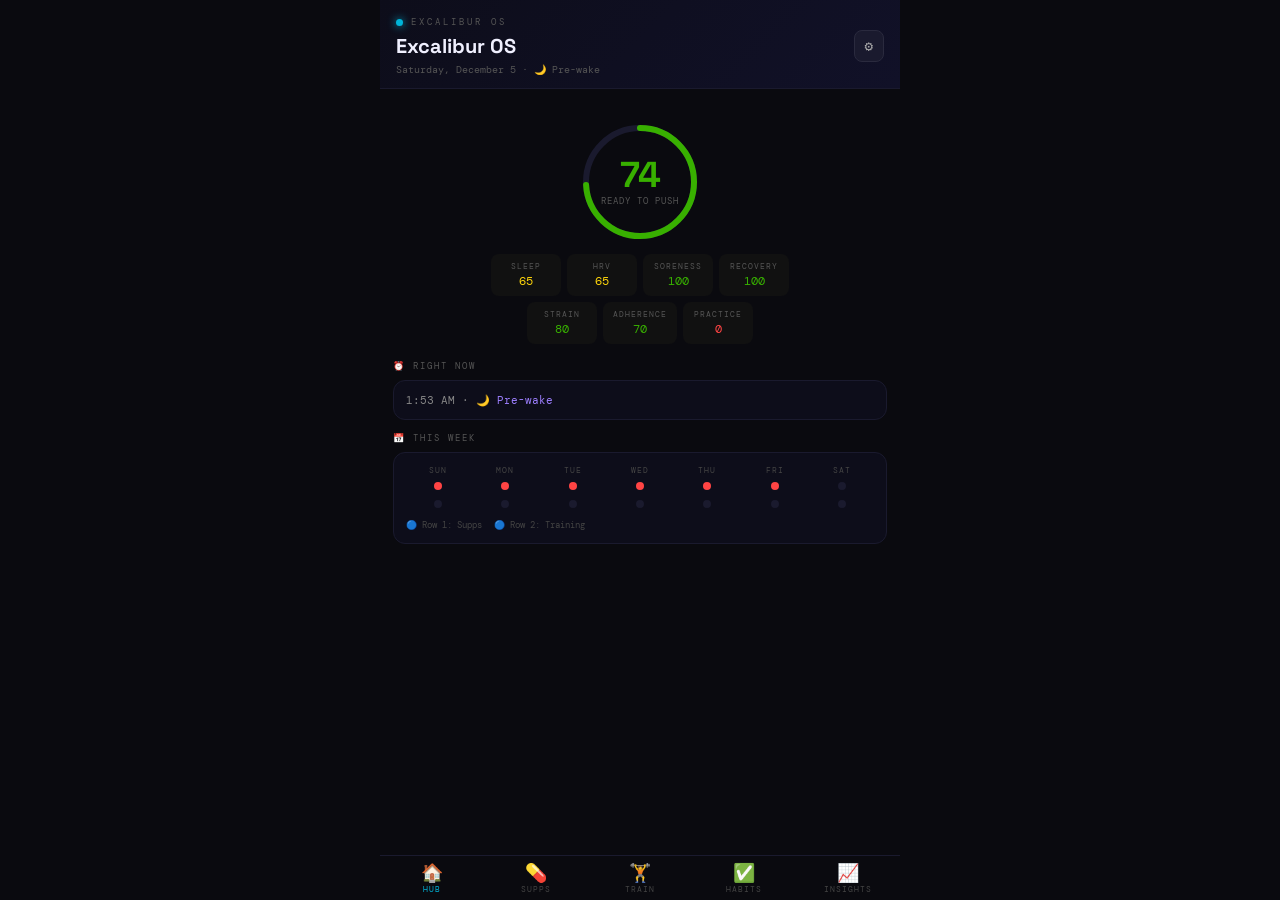
==== index.html @ b57b4ce1 "Phase 1: Foundation — app shell, core infrastructure, standalone backups - index.html shell with hea" ====
<!DOCTYPE html>
<html lang="en">
<head>
<meta charset="UTF-8">
<meta name="viewport" content="width=device-width,initial-scale=1,maximum-scale=1,user-scalable=no">
<meta name="apple-mobile-web-app-capable" content="yes">
<meta name="apple-mobile-web-app-status-bar-style" content="black-translucent">
<meta name="theme-color" content="#0a0a0f">
<link rel="manifest" href="manifest.json">
<link rel="icon" href="icon.svg" type="image/svg+xml">
<title>Excalibur OS</title>
<link href="https://fonts.googleapis.com/css2?family=DM+Mono:wght@300;400;500&family=Space+Grotesk:wght@400;600;700&display=swap" rel="stylesheet">
<link rel="stylesheet" href="css/core.css">
<link rel="stylesheet" href="css/modules.css">
</head>
<body>
<div class="app">
  <div class="hdr">
    <div style="display:flex;align-items:center;gap:8px;margin-bottom:2px">
      <div class="pulse"></div>
      <span style="font-size:9px;letter-spacing:3px;color:#555;text-transform:uppercase">Excalibur OS</span>
    </div>
    <div style="display:flex;align-items:center;justify-content:space-between">
      <div style="font-family:'Space Grotesk',sans-serif;font-size:20px;font-weight:700;color:#f0f0ff" id="hdr-title">Dashboard</div>
      <button onclick="EXC.openSettings()" style="background:#1a1a2e;border:1px solid #2a2a3e;border-radius:8px;color:#aaa;font-size:14px;padding:6px 10px;cursor:pointer" title="Settings">&#9881;</button>
    </div>
    <div id="hdate" style="font-size:10px;color:#555;margin-top:1px"></div>
  </div>
  <div class="tabs" id="sub-tabs"></div>
  <div id="main"></div>
</div>

<div id="modal-root"></div>
<div id="timer-root"></div>
<div id="toast" class="toast"></div>

<!-- Bottom Navigation -->
<nav class="bottom-nav" id="bottom-nav">
  <button class="nav-btn active" onclick="EXC.go('dashboard')" data-section="dashboard">
    <span class="nav-icon">&#127968;</span>Hub
  </button>
  <button class="nav-btn" onclick="EXC.go('supplements')" data-section="supplements">
    <span class="nav-icon">&#128138;</span>Supps
  </button>
  <button class="nav-btn" onclick="EXC.go('workout')" data-section="workout">
    <span class="nav-icon">&#127947;</span>Train
  </button>
  <button class="nav-btn" onclick="EXC.go('habits')" data-section="habits">
    <span class="nav-icon">&#9989;</span>Habits
  </button>
  <button class="nav-btn" onclick="EXC.go('insights')" data-section="insights">
    <span class="nav-icon">&#128200;</span>Insights
  </button>
</nav>

<!-- Data files (no dependencies) -->
<script src="js/data/supplement-db.js"></script>
<script src="js/data/supplement-builtin.js"></script>
<script src="js/data/exercise-db.js"></script>
<script src="js/data/practice-db.js"></script>
<script src="js/data/cross-rules.js"></script>

<!-- Core infrastructure -->
<script src="js/utils.js"></script>
<script src="js/events.js"></script>
<script src="js/state.js"></script>
<script src="js/router.js"></script>

<!-- Feature modules -->
<script src="js/modules/recovery.js"></script>
<script src="js/modules/supplements.js"></script>
<script src="js/modules/workout.js"></script>
<script src="js/modules/habits.js"></script>
<script src="js/modules/practice.js"></script>
<script src="js/modules/wearable.js"></script>
<script src="js/modules/dashboard.js"></script>
<script src="js/modules/insights.js"></script>
</body>
</html>
---- css/core.css ----
/* ─── EXCALIBUR OS — Core Design System ──────────────────────── */
/* Shared tokens, resets, and component styles used across all modules */

/* Reset */
*{box-sizing:border-box;margin:0;padding:0;-webkit-tap-highlight-color:transparent}
html,body{background:#0a0a0f;color:#e8e8f0;font-family:'DM Mono','Courier New',monospace;min-height:100vh;overflow-x:hidden}
::-webkit-scrollbar{width:3px}::-webkit-scrollbar-thumb{background:#333;border-radius:2px}
input,textarea,select{color-scheme:dark;font-family:inherit}
button{font-family:inherit;cursor:pointer;border:none;outline:none;background:none}

/* App container */
.app{max-width:520px;margin:0 auto;padding-bottom:72px}

/* Header */
.hdr{background:linear-gradient(135deg,#0d0d1a,#111128);border-bottom:1px solid #1a1a2e;padding:16px 16px 12px;position:sticky;top:0;z-index:100}
.pulse{width:7px;height:7px;border-radius:50%;background:#00b4d8;box-shadow:0 0 8px #00b4d8;animation:pulse 2s infinite;display:inline-block}
@keyframes pulse{0%,100%{opacity:1;transform:scale(1)}50%{opacity:.5;transform:scale(.8)}}

/* Sub-tabs (per section, scrollable) */
.tabs{display:flex;background:#0a0a0f;border-bottom:1px solid #1a1a2e;position:sticky;top:74px;z-index:99;overflow-x:auto}
.tabs::-webkit-scrollbar{height:0}
.tab{flex:none;padding:11px 9px;font-size:9px;letter-spacing:1px;text-transform:uppercase;color:#444;border-bottom:2px solid transparent;transition:all .2s;white-space:nowrap}
.tab.active{color:#e8e8f0;border-bottom-color:#00b4d8}

/* Bottom navigation */
.bottom-nav{position:fixed;bottom:0;left:0;right:0;z-index:200;background:#0a0a0f;border-top:1px solid #1a1a2e;display:flex;justify-content:center;max-width:520px;margin:0 auto}
.bottom-nav .nav-btn{flex:1;display:flex;flex-direction:column;align-items:center;gap:2px;padding:8px 4px 6px;color:#444;font-size:8px;letter-spacing:1px;text-transform:uppercase;transition:color .15s;cursor:pointer;border:none;background:none;font-family:inherit}
.bottom-nav .nav-btn.active{color:#00b4d8}
.bottom-nav .nav-btn .nav-icon{font-size:18px;line-height:1}

/* Sections & Cards */
.sec{padding:13px 13px 0}
.card{background:#0d0d1a;border:1px solid #1a1a2e;border-radius:12px;padding:12px;margin-bottom:8px;cursor:pointer;transition:border-color .15s}
.card:active{transform:scale(.99)}
.tag{display:inline-block;padding:2px 6px;border-radius:3px;font-size:8px;letter-spacing:1px;text-transform:uppercase}

/* Info, Warning & Success bars */
.wbar{background:rgba(255,107,53,.07);border:1px solid rgba(255,107,53,.2);border-radius:10px;padding:10px 12px;margin-bottom:11px;font-size:11px;line-height:1.6}
.ibar{background:rgba(0,180,216,.07);border:1px solid rgba(0,180,216,.2);border-radius:10px;padding:10px 12px;margin-bottom:11px;font-size:11px;line-height:1.6}
.sbar{background:rgba(56,176,0,.07);border:1px solid rgba(56,176,0,.2);border-radius:10px;padding:10px 12px;margin-bottom:11px;font-size:11px;line-height:1.6}

/* Stat boxes */
.sbox{background:#111;border-radius:8px;padding:7px 10px}
.slbl{font-size:8px;color:#555;text-transform:uppercase;letter-spacing:1px}
.sval{font-size:12px;color:#ccc;margin-top:2px}

/* Checkmarks */
.chk{width:27px;height:27px;border-radius:7px;border:2px solid;display:flex;align-items:center;justify-content:center;font-size:12px;flex-shrink:0;transition:all .15s}

/* Expandable panels */
.panel{font-size:11px;line-height:1.7;color:#999;background:#0a0a14;border-radius:0 0 10px 10px;padding:13px;border:1px solid #1a1a2e;border-top:none;margin-bottom:8px}

/* Day buttons */
.daybtn{padding:5px 8px;font-size:9px;text-transform:uppercase;letter-spacing:1px;border-radius:5px;border:1px solid #222;background:#111;color:#555;transition:all .15s}
.daybtn.on{background:rgba(76,201,240,.15);border-color:#4cc9f0;color:#4cc9f0}
.daybtn.today{outline:1px solid #666;outline-offset:2px}

/* Inputs */
input[type=date],input[type=time],input[type=text],input[type=number],input[type=search]{background:#111;border:1px solid #222;border-radius:6px;padding:5px 8px;color:#ccc;font-size:11px}
input[type=date]{width:100%}
input[type=search]{width:100%;padding:8px 10px;font-size:12px;border-radius:8px;margin-bottom:10px}
input[type=search]::placeholder{color:#444}
textarea{background:#111;border:1px solid #222;border-radius:8px;padding:8px 10px;color:#ccc;font-size:11px;width:100%;resize:none;line-height:1.5}
select{background:#111;border:1px solid #222;border-radius:6px;padding:5px 8px;color:#ccc;font-size:11px}

/* Adjustment buttons (dose/weight/rep controls) */
.adj{width:30px;height:30px;border-radius:7px;background:#1a1a1a;border:1px solid #2a2a2a;color:#bbb;font-size:16px;display:flex;align-items:center;justify-content:center;cursor:pointer;flex-shrink:0;line-height:1;transition:background .1s}
.adj:disabled{opacity:.3;pointer-events:none}
.adj:not(:disabled):active{background:#2a2a2a}
.dinput{width:60px;background:#111;border:1px solid #333;border-radius:6px;padding:4px 6px;color:#ccc;font-size:12px;text-align:center}

/* Modal */
.modal-bg{position:fixed;inset:0;background:rgba(0,0,0,.8);z-index:500;display:flex;align-items:flex-end;justify-content:center}
.modal{background:#0d0d1a;border:1px solid #1a1a2e;border-radius:16px 16px 0 0;padding:20px 16px;width:100%;max-width:520px;max-height:90vh;overflow-y:auto}
.modal-hdr{display:flex;justify-content:space-between;align-items:center;margin-bottom:16px}
.finput{background:#111;border:1px solid #222;border-radius:8px;padding:8px 10px;color:#ccc;font-size:12px;width:100%;margin-bottom:10px}
.flabel{font-size:9px;color:#555;text-transform:uppercase;letter-spacing:1px;margin-bottom:4px;display:block}

/* Buttons */
.btn-pri{background:#00b4d8;color:#000;padding:9px 16px;border-radius:8px;font-size:11px;font-weight:700;letter-spacing:1px;text-transform:uppercase;cursor:pointer;width:100%;margin-top:6px}
.btn-pri:active{opacity:.8}
.btn-sec{background:#1a1a2e;color:#888;padding:8px 16px;border-radius:8px;font-size:11px;cursor:pointer;width:100%;margin-top:6px;border:1px solid #2a2a2e}
.btn-danger{background:rgba(255,68,68,.15);color:#ff4444;padding:8px 16px;border-radius:8px;font-size:11px;cursor:pointer;width:100%;margin-top:6px;border:1px solid rgba(255,68,68,.3)}

/* Segmented control */
.seg{display:flex;background:#111;border-radius:8px;overflow:hidden;margin-bottom:10px}
.seg-btn{flex:1;padding:7px 4px;font-size:10px;text-align:center;cursor:pointer;color:#555;border:none;transition:all .15s}
.seg-btn.on{background:#1a1a2e;color:#e0e0f0}

/* SVG Rings */
.ring{transform:rotate(-90deg)}

/* Animations */
@keyframes sIn{from{opacity:0;transform:translateY(5px)}to{opacity:1;transform:translateY(0)}}
.sIn{animation:sIn .2s ease}
@keyframes prCelebrate{0%{transform:scale(1)}50%{transform:scale(1.15)}100%{transform:scale(1)}}

/* Progress bar */
.pbar{background:#111;border-radius:3px;height:5px;overflow:hidden}
.pbar-fill{height:5px;border-radius:3px;transition:width .4s}

/* Filter chips */
.chip{display:inline-block;padding:4px 8px;border-radius:5px;font-size:9px;letter-spacing:1px;text-transform:uppercase;border:1px solid #222;color:#555;cursor:pointer;transition:all .15s;margin:0 4px 4px 0}
.chip.on{background:rgba(0,180,216,.15);border-color:#00b4d8;color:#00b4d8}

/* Empty state */
.empty{text-align:center;padding:40px 20px;color:#333;font-size:12px}
.empty-icon{font-size:40px;margin-bottom:12px;opacity:.5}

/* Toast notification */
.toast{position:fixed;top:80px;left:50%;transform:translateX(-50%);background:#1a1a2e;border:1px solid #2a2a3e;border-radius:10px;padding:10px 16px;font-size:11px;color:#e0e0f0;z-index:600;opacity:0;transition:opacity .2s;pointer-events:none;max-width:460px;text-align:center}
.toast.show{opacity:1}
---- css/modules.css ----
/* ─── EXCALIBUR OS — Module-Specific Styles ──────────────────── */

/* ── Supplement module ─────────────────────────────────────────── */
.db-suggestions{position:absolute;left:0;right:0;top:100%;background:#111;border:1px solid #333;border-radius:0 0 8px 8px;z-index:600;max-height:220px;overflow-y:auto}
.db-sugg-item{padding:8px 10px;cursor:pointer;font-size:11px;display:flex;align-items:center;gap:8px;border-bottom:1px solid #1a1a1a}
.db-sugg-item:hover{background:#1a1a2e}
.db-sugg-icon{font-size:14px;flex-shrink:0}
.db-sugg-name{color:#e0e0f0;flex:1}
.db-sugg-cat{font-size:9px;color:#555;text-transform:uppercase;letter-spacing:1px}
.db-name-wrap{position:relative}
.introw{border-left:3px solid;padding:8px 11px;margin-bottom:6px;border-radius:0 8px 8px 0;background:#0d0d1a;cursor:pointer}

/* ── Workout module ────────────────────────────────────────────── */
/* Muscle group color dots */
.mdot{width:8px;height:8px;border-radius:50%;display:inline-block;flex-shrink:0}

/* Exercise search results */
.ex-row{display:flex;align-items:center;gap:10px;padding:10px 12px;background:#0d0d1a;border:1px solid #1a1a2e;border-radius:10px;margin-bottom:6px;cursor:pointer;transition:border-color .15s}
.ex-row:active{border-color:#00b4d833}

/* Set row during workout */
.set-row{display:flex;align-items:center;gap:6px;padding:8px 0;border-bottom:1px solid #111}
.set-row:last-child{border-bottom:none}
.set-num{width:20px;font-size:10px;color:#444;text-align:center;flex-shrink:0}
.set-type{font-size:8px;color:#555;text-transform:uppercase;letter-spacing:1px}

/* Rest timer bar (fixed above bottom nav during workout) */
.timer-bar{position:fixed;bottom:56px;left:0;right:0;z-index:199;background:linear-gradient(180deg,#0d0d1acc,#0d0d1a);border-top:1px solid #1a1a2e;padding:10px 16px;display:flex;align-items:center;gap:12px;max-width:520px;margin:0 auto}
.timer-ring-wrap{position:relative;width:44px;height:44px;flex-shrink:0}
.timer-ring-wrap .timer-text{position:absolute;inset:0;display:flex;align-items:center;justify-content:center;font-size:11px;font-weight:500;color:#e0e0f0}

/* ── Dashboard module ──────────────────────────────────────────── */
.readiness-ring{position:relative;width:120px;height:120px;margin:0 auto 12px}
.readiness-ring .ring-label{position:absolute;inset:0;display:flex;flex-direction:column;align-items:center;justify-content:center}
.readiness-ring .ring-score{font-family:'Space Grotesk',sans-serif;font-size:36px;font-weight:700;line-height:1}
.readiness-ring .ring-subtitle{font-size:9px;color:#555;text-transform:uppercase;letter-spacing:1px;margin-top:2px}

.intel-card{background:#0d0d1a;border:1px solid #1a1a2e;border-radius:10px;padding:10px 12px;margin-bottom:8px;display:flex;gap:10px;align-items:flex-start}
.intel-card .intel-icon{font-size:18px;flex-shrink:0;margin-top:1px}
.intel-card .intel-body{flex:1;font-size:11px;line-height:1.6;color:#999}
.intel-card .intel-body strong{color:#e0e0f0}
.intel-card.priority-high{border-color:rgba(255,68,68,.3)}
.intel-card.priority-medium{border-color:rgba(255,214,10,.3)}

.timeline-node{display:flex;align-items:flex-start;gap:10px;margin-bottom:2px;position:relative;padding-left:20px}
.timeline-node::before{content:'';position:absolute;left:6px;top:0;bottom:-2px;width:1px;background:#1a1a2e}
.timeline-node .node-dot{width:13px;height:13px;border-radius:50%;border:2px solid;position:absolute;left:0;top:3px;background:#0a0a0f}
.timeline-node .node-content{flex:1;padding:4px 0 12px}

.scorecard-grid{display:grid;grid-template-columns:repeat(7,1fr);gap:4px;text-align:center}
.scorecard-grid .day-col{font-size:8px;color:#444;text-transform:uppercase;letter-spacing:1px}
.scorecard-grid .dot{width:8px;height:8px;border-radius:50%;margin:3px auto;background:#1a1a2e}
.scorecard-grid .dot.done{background:#38b000}
.scorecard-grid .dot.partial{background:#ffd60a}
.scorecard-grid .dot.missed{background:#ff4444}

/* ── Habits module ─────────────────────────────────────────────── */
.habit-row{display:flex;align-items:center;gap:10px;padding:10px 12px;background:#0d0d1a;border:1px solid #1a1a2e;border-radius:10px;margin-bottom:6px}
.habit-icon{font-size:20px;flex-shrink:0}
.habit-info{flex:1}
.habit-name{font-size:12px;color:#e0e0f0}
.habit-streak{font-size:9px;color:#555;margin-top:2px}

.heatmap{display:grid;grid-template-columns:repeat(13,1fr);gap:2px}
.heatmap .cell{width:100%;aspect-ratio:1;border-radius:2px;background:#111}
.heatmap .cell.l1{background:rgba(0,180,216,.2)}
.heatmap .cell.l2{background:rgba(0,180,216,.4)}
.heatmap .cell.l3{background:rgba(0,180,216,.6)}
.heatmap .cell.l4{background:#00b4d8}

/* ── Practice module ───────────────────────────────────────────── */
.practice-card{background:#0d0d1a;border:1px solid #1a1a2e;border-radius:12px;padding:12px;margin-bottom:8px}
.practice-card .form-name{font-size:13px;color:#e0e0f0;font-weight:500}
.practice-card .form-meta{font-size:10px;color:#555;margin-top:4px}
.mood-scale{display:flex;gap:6px}
.mood-btn{width:32px;height:32px;border-radius:8px;border:1px solid #222;background:#111;font-size:14px;display:flex;align-items:center;justify-content:center;cursor:pointer;transition:all .15s}
.mood-btn.on{border-color:#00b4d8;background:rgba(0,180,216,.15)}
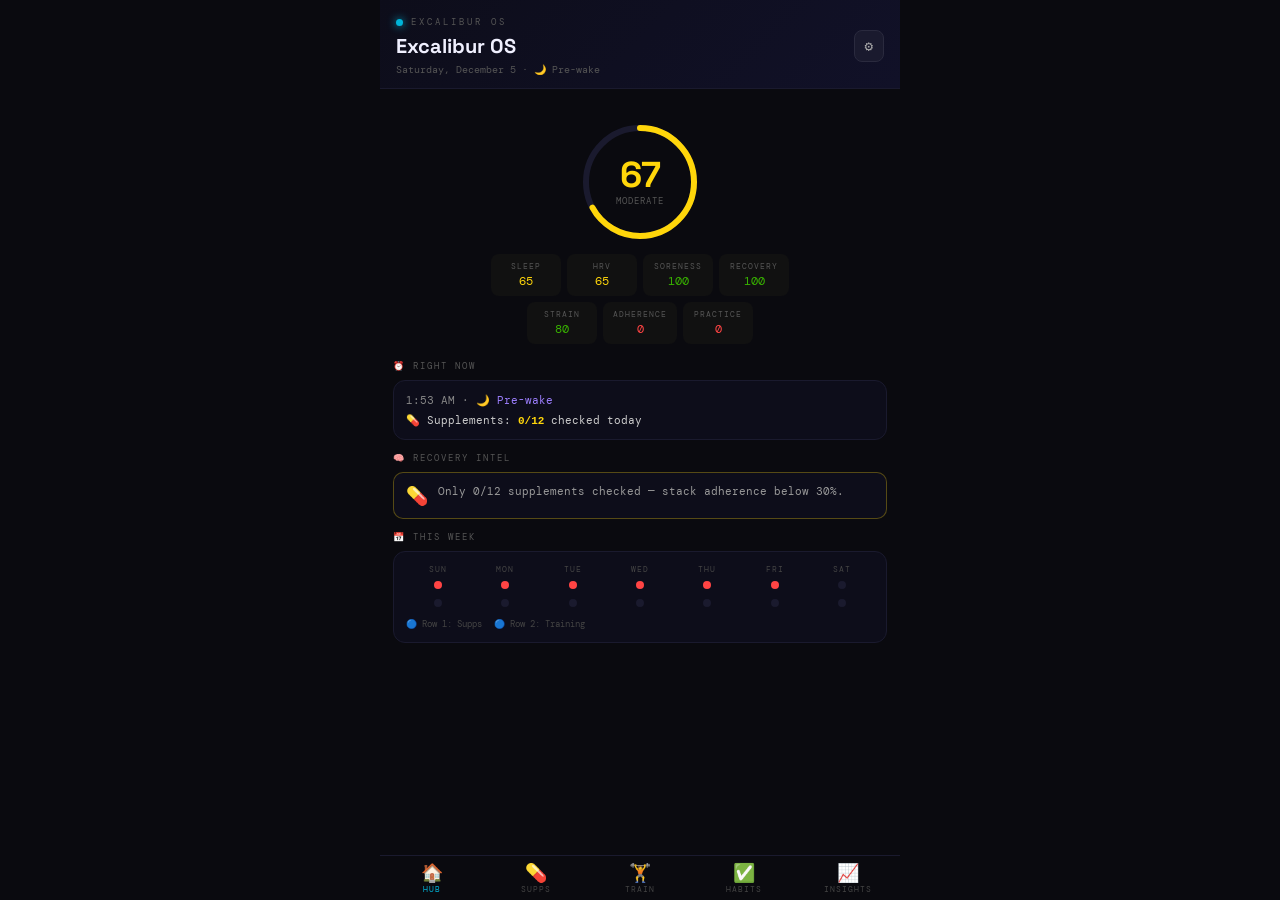
==== commit a4b783d6: "Phase 4: Evidence-based scientific rules engine New file js/data/science-rules.js with 7 rules backe" ====
--- a/index.html
+++ b/index.html
@@ -59,6 +59,7 @@
 <script src="js/data/exercise-db.js"></script>
 <script src="js/data/practice-db.js"></script>
 <script src="js/data/cross-rules.js"></script>
+<script src="js/data/science-rules.js"></script>
 
 <!-- Core infrastructure -->
 <script src="js/utils.js"></script>
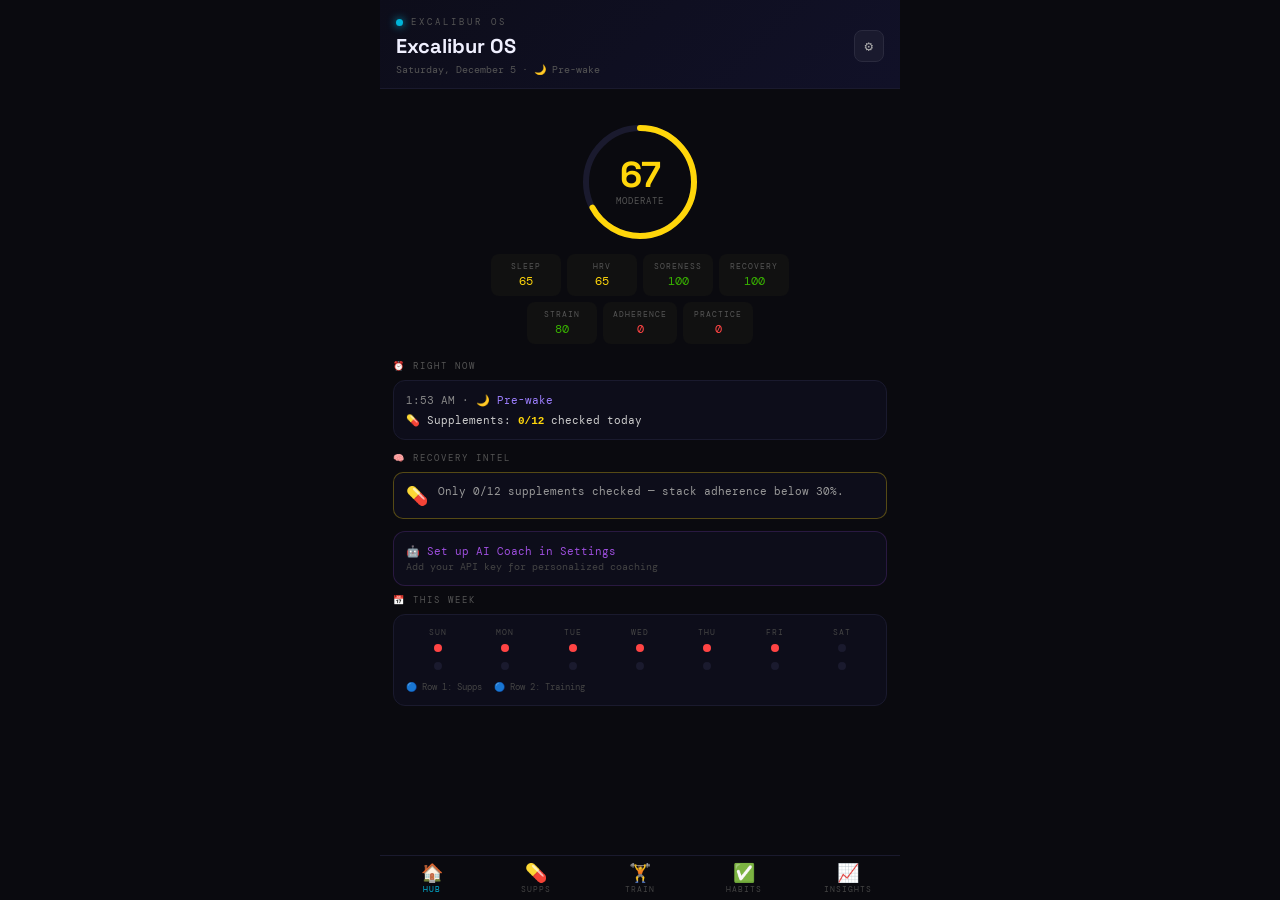
==== commit 12e0d8ec: "Phase 5: AI Coach module with MiniMax integration New file js/modules/ai-coach.js: - buildDataPacket" ====
--- a/index.html
+++ b/index.html
@@ -74,6 +74,7 @@
 <script src="js/modules/habits.js"></script>
 <script src="js/modules/practice.js"></script>
 <script src="js/modules/wearable.js"></script>
+<script src="js/modules/ai-coach.js"></script>
 <script src="js/modules/dashboard.js"></script>
 <script src="js/modules/insights.js"></script>
 </body>
